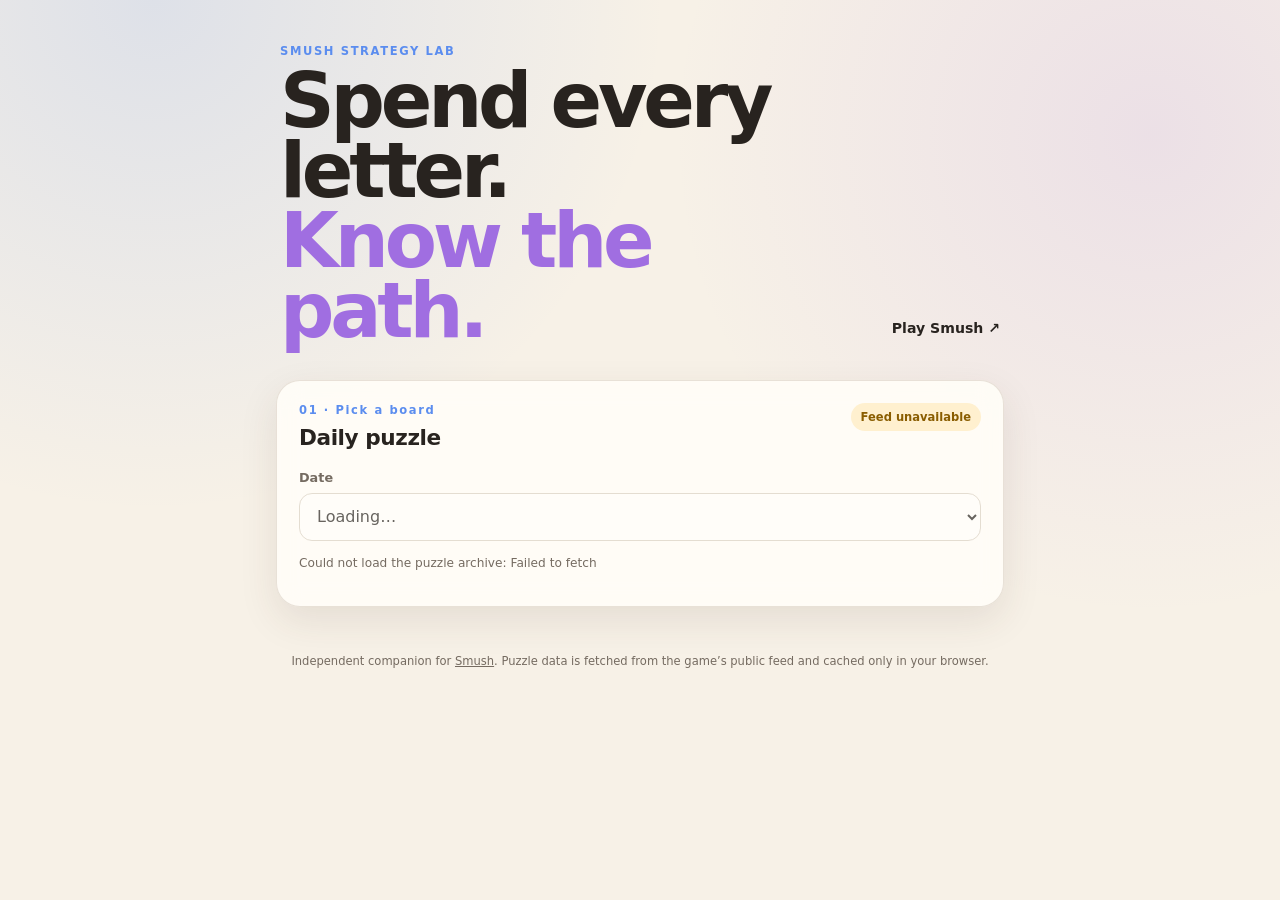
==== index.html @ d8251953 "Initial Smush solver" ====
<!doctype html>
<html lang="en">
<head>
  <meta charset="utf-8">
  <meta name="viewport" content="width=device-width,initial-scale=1,viewport-fit=cover">
  <meta name="theme-color" content="#f7f1e7">
  <meta name="description" content="A phone-friendly strategy solver for Smush.">
  <title>Smush Solver</title>
  <link rel="manifest" href="manifest.webmanifest">
  <link rel="stylesheet" href="styles.css?v=2">
</head>
<body>
  <main class="shell">
    <header class="hero">
      <div>
        <p class="eyebrow">SMUSH STRATEGY LAB</p>
        <h1>Spend every letter.<br><em>Know the path.</em></h1>
      </div>
      <a class="game-link" href="https://www.hankgreen.com/smush/" target="_blank" rel="noreferrer">Play Smush ↗</a>
    </header>

    <section class="card controls" aria-labelledby="puzzle-heading">
      <div class="section-head">
        <div>
          <p class="kicker">01 · Pick a board</p>
          <h2 id="puzzle-heading">Daily puzzle</h2>
        </div>
        <span id="connectionBadge" class="badge">Loading archive…</span>
      </div>
      <label class="field">
        <span>Date</span>
        <select id="dateSelect" disabled><option>Loading…</option></select>
      </label>
      <p id="loadMessage" class="micro" role="status"></p>
    </section>

    <section id="boardCard" class="card board-card hidden" aria-labelledby="board-heading">
      <div class="section-head">
        <div>
          <p class="kicker">02 · Read the board</p>
          <h2 id="board-heading"><span id="boardDate"></span></h2>
        </div>
        <span id="authorBadge" class="badge"></span>
      </div>
      <div id="tiles" class="tiles" aria-label="Puzzle letters"></div>
      <div class="board-meta">
        <div><span>First spicy</span><strong id="firstSpice">—</strong></div>
        <div><span>Tile lives</span><strong id="wearValue">—</strong></div>
        <div><span>Accepted words</span><strong id="wordCount">—</strong></div>
      </div>
      <div id="spoilerGate" class="spoiler-gate hidden">
        <p>Today’s pangram and solve results are hidden.</p>
        <button id="revealSpoilers" class="button danger">Reveal today’s spoilers</button>
      </div>
      <div id="pangramPanel" class="pangram-panel">
        <span>Pangram</span>
        <strong id="pangramValue"></strong>
        <small id="editorPick"></small>
      </div>
    </section>

    <section id="solverCard" class="card hidden" aria-labelledby="solver-heading">
      <div class="section-head">
        <div>
          <p class="kicker">03 · Set the heat</p>
          <h2 id="solver-heading">Solve settings</h2>
        </div>
      </div>
      <label class="field">
        <span>Spicy order</span>
        <input id="spiceOrder" autocomplete="off" autocapitalize="characters" spellcheck="false" placeholder="Example: R, G, O, H">
        <small>Optional. One letter per play, in order. Unknown later plays receive no speculative spice bonus.</small>
      </label>
      <div class="field-grid">
        <label class="field">
          <span>Maximum words</span>
          <select id="maxWords">
            <option value="6">6</option>
            <option value="8">8</option>
            <option value="10" selected>10</option>
            <option value="12">12</option>
            <option value="14">14</option>
          </select>
        </label>
        <label class="field">
          <span>Search budget</span>
          <select id="timeBudget">
            <option value="5000">5 seconds</option>
            <option value="15000" selected>15 seconds</option>
            <option value="30000">30 seconds</option>
            <option value="60000">60 seconds</option>
          </select>
        </label>
      </div>
      <button id="solveButton" class="button primary">Find the best clean plate</button>
      <button id="cancelButton" class="button ghost hidden">Stop search</button>
      <p class="micro">The search obeys the game’s curated word list, five-use inventory, no-duplicate rule, additive multipliers, pangram scoring, and Editor’s Choice bonus.</p>
    </section>

    <section id="resultCard" class="card results hidden" aria-live="polite">
      <div class="section-head">
        <div>
          <p class="kicker">04 · Best route</p>
          <h2 id="resultHeading">Searching…</h2>
        </div>
        <span id="proofBadge" class="badge"></span>
      </div>
      <div id="searchProgress" class="progress-wrap">
        <div class="progress"><i></i></div>
        <p>Exploring clean-plate combinations in a background worker…</p>
      </div>
      <div id="resultBody" class="hidden">
        <div class="score-hero">
          <span>Deterministic maximum</span>
          <strong id="maxScoreValue">—</strong>
          <small id="scoreScope"></small>
        </div>
        <ol id="solvePath" class="solve-path"></ol>
        <details>
          <summary>Score breakdown</summary>
          <div id="scoreBreakdown" class="breakdown"></div>
        </details>
        <p id="resultNote" class="micro"></p>
      </div>
    </section>

    <footer>
      <p>Independent companion for <a href="https://www.hankgreen.com/smush/">Smush</a>. Puzzle data is fetched from the game’s public feed and cached only in your browser.</p>
    </footer>
  </main>
  <script type="module" src="app.js?v=2"></script>
</body>
</html>
---- styles.css ----
:root {
  color-scheme: light;
  --ink: #28231f;
  --muted: #756b61;
  --paper: #f7f1e7;
  --card: rgba(255, 253, 248, .92);
  --line: #d9cfc1;
  --blue: #5b8def;
  --green: #56b870;
  --gold: #e7b416;
  --purple: #a06ee1;
  --red: #c84c4c;
  --shadow: 0 14px 38px rgba(65, 50, 35, .10);
}

* { box-sizing: border-box; }
html { min-height: 100%; background: var(--paper); }
body {
  margin: 0;
  color: var(--ink);
  font-family: ui-rounded, "SF Pro Rounded", "Segoe UI", system-ui, sans-serif;
  background:
    radial-gradient(circle at 12% 0%, rgba(91,141,239,.16), transparent 32rem),
    radial-gradient(circle at 90% 18%, rgba(160,110,225,.13), transparent 30rem),
    var(--paper);
}
button, input, select { font: inherit; }
a { color: inherit; }
.shell { width: min(760px, 100%); margin: auto; padding: max(24px, env(safe-area-inset-top)) 16px 48px; }
.hero { display: flex; align-items: end; justify-content: space-between; gap: 20px; padding: 20px 4px 34px; }
.eyebrow, .kicker { margin: 0 0 8px; letter-spacing: .14em; font-size: .72rem; font-weight: 900; color: var(--blue); }
h1 { margin: 0; font-size: clamp(2.25rem, 8vw, 4.75rem); line-height: .92; letter-spacing: -.055em; }
h1 em { color: var(--purple); font-style: normal; }
h2 { margin: 0; font-size: 1.35rem; letter-spacing: -.02em; }
.game-link { flex: 0 0 auto; font-weight: 800; font-size: .88rem; text-decoration: none; padding: 10px 0; }
.card { margin-bottom: 16px; padding: 22px; border: 1px solid rgba(150,130,105,.22); border-radius: 24px; background: var(--card); box-shadow: var(--shadow); backdrop-filter: blur(12px); }
.section-head { display: flex; align-items: start; justify-content: space-between; gap: 16px; margin-bottom: 20px; }
.badge { display: inline-flex; align-items: center; min-height: 28px; padding: 5px 10px; border-radius: 999px; background: #eee8de; color: var(--muted); font-size: .72rem; font-weight: 850; text-align: center; }
.badge.good { background: #dff3e5; color: #26763c; }
.badge.warn { background: #fff0cf; color: #8a5d00; }
.field { display: grid; gap: 8px; margin: 14px 0; }
.field > span { font-size: .8rem; font-weight: 850; color: var(--muted); }
.field small, .micro { color: var(--muted); font-size: .76rem; line-height: 1.45; }
select, input { width: 100%; min-height: 48px; padding: 11px 13px; border: 1px solid var(--line); border-radius: 13px; color: var(--ink); background: #fffdfa; }
select:focus, input:focus, button:focus-visible { outline: 3px solid rgba(91,141,239,.3); outline-offset: 2px; }
.field-grid { display: grid; grid-template-columns: 1fr 1fr; gap: 12px; }
.tiles { display: grid; grid-template-columns: repeat(3, 1fr); gap: 10px; max-width: 370px; margin: 8px auto 22px; }
.tile { position: relative; display: grid; place-items: center; aspect-ratio: 1.05; border-radius: 18px; background: #e9f0fd; border-bottom: 5px solid #bdcae3; font-size: clamp(1.5rem, 7vw, 2.3rem); font-weight: 950; }
.tile.gold { background: #f8eaa9; border-color: #cfac3c; color: #5a4406; }
.tile small { position: absolute; bottom: 7px; font-size: .55rem; letter-spacing: .12em; opacity: .58; }
.board-meta { display: grid; grid-template-columns: repeat(3, 1fr); gap: 8px; }
.board-meta div { padding: 13px 8px; border-radius: 14px; background: #f2ece3; text-align: center; }
.board-meta span, .pangram-panel span, .score-hero span { display: block; color: var(--muted); font-size: .68rem; font-weight: 800; text-transform: uppercase; letter-spacing: .08em; }
.board-meta strong { display: block; margin-top: 4px; font-size: 1.15rem; }
.pangram-panel { margin-top: 18px; padding: 18px; border: 1px dashed #d4b446; border-radius: 16px; text-align: center; background: #fffae8; }
.pangram-panel strong { display: block; margin: 3px 0; color: #7c5f00; font-size: clamp(1.7rem, 8vw, 2.5rem); letter-spacing: .08em; text-transform: uppercase; }
.pangram-panel small { color: var(--muted); }
.spoiler-gate { margin-top: 18px; padding: 18px; border-radius: 16px; text-align: center; background: repeating-linear-gradient(135deg,#eee7dc,#eee7dc 10px,#e6ddcf 10px,#e6ddcf 20px); }
.spoiler-gate p { margin-top: 0; font-weight: 800; }
.button { width: 100%; min-height: 50px; margin-top: 8px; padding: 12px 16px; border: 0; border-radius: 14px; cursor: pointer; font-weight: 900; }
.button.primary { background: var(--ink); color: white; box-shadow: 0 7px 0 #090807; }
.button.primary:active { transform: translateY(4px); box-shadow: 0 3px 0 #090807; }
.button.danger { background: var(--red); color: white; }
.button.ghost { border: 1px solid var(--line); background: transparent; }
.hidden { display: none !important; }
.progress-wrap { text-align: center; }
.progress { height: 10px; overflow: hidden; border-radius: 99px; background: #e8dfd3; }
.progress i { display: block; width: 35%; height: 100%; border-radius: inherit; background: linear-gradient(90deg,var(--blue),var(--purple)); animation: seek 1.1s ease-in-out infinite alternate; }
@keyframes seek { to { transform: translateX(185%); } }
.score-hero { padding: 24px; border-radius: 19px; background: linear-gradient(135deg,#edf3ff,#f2eafb); text-align: center; }
.score-hero strong { display: block; margin: 3px 0; font-size: 3.5rem; line-height: 1; }
.score-hero small { color: var(--muted); }
.solve-path { margin: 20px 0; padding: 0; list-style: none; counter-reset: plays; }
.solve-path li { counter-increment: plays; display: grid; grid-template-columns: 34px 1fr auto; align-items: center; gap: 10px; margin: 8px 0; padding: 12px; border: 1px solid var(--line); border-radius: 14px; background: #fffdfa; }
.solve-path li::before { content: counter(plays); display: grid; place-items: center; width: 30px; height: 30px; border-radius: 50%; color: white; background: var(--ink); font-size: .75rem; font-weight: 900; }
.play-word { font-size: 1.05rem; font-weight: 950; text-transform: uppercase; }
.play-detail { display: block; margin-top: 2px; color: var(--muted); font-size: .68rem; }
.play-score { font-weight: 900; color: #277a40; }
details { border-top: 1px solid var(--line); padding-top: 14px; }
summary { cursor: pointer; font-weight: 850; }
.breakdown { margin-top: 12px; }
.breakdown p { display: flex; justify-content: space-between; gap: 12px; margin: 7px 0; color: var(--muted); font-size: .8rem; }
.breakdown strong { color: var(--ink); }
footer { padding: 18px 6px; color: var(--muted); font-size: .72rem; line-height: 1.5; text-align: center; }

@media (max-width: 540px) {
  .shell { padding-inline: 12px; }
  .hero { align-items: start; flex-direction: column; }
  .card { padding: 18px; border-radius: 20px; }
  .field-grid { grid-template-columns: 1fr; gap: 0; }
  .solve-path li { grid-template-columns: 30px 1fr auto; }
}

@media (prefers-reduced-motion: reduce) {
  *, *::before, *::after { scroll-behavior: auto !important; animation-duration: .01ms !important; animation-iteration-count: 1 !important; }
}
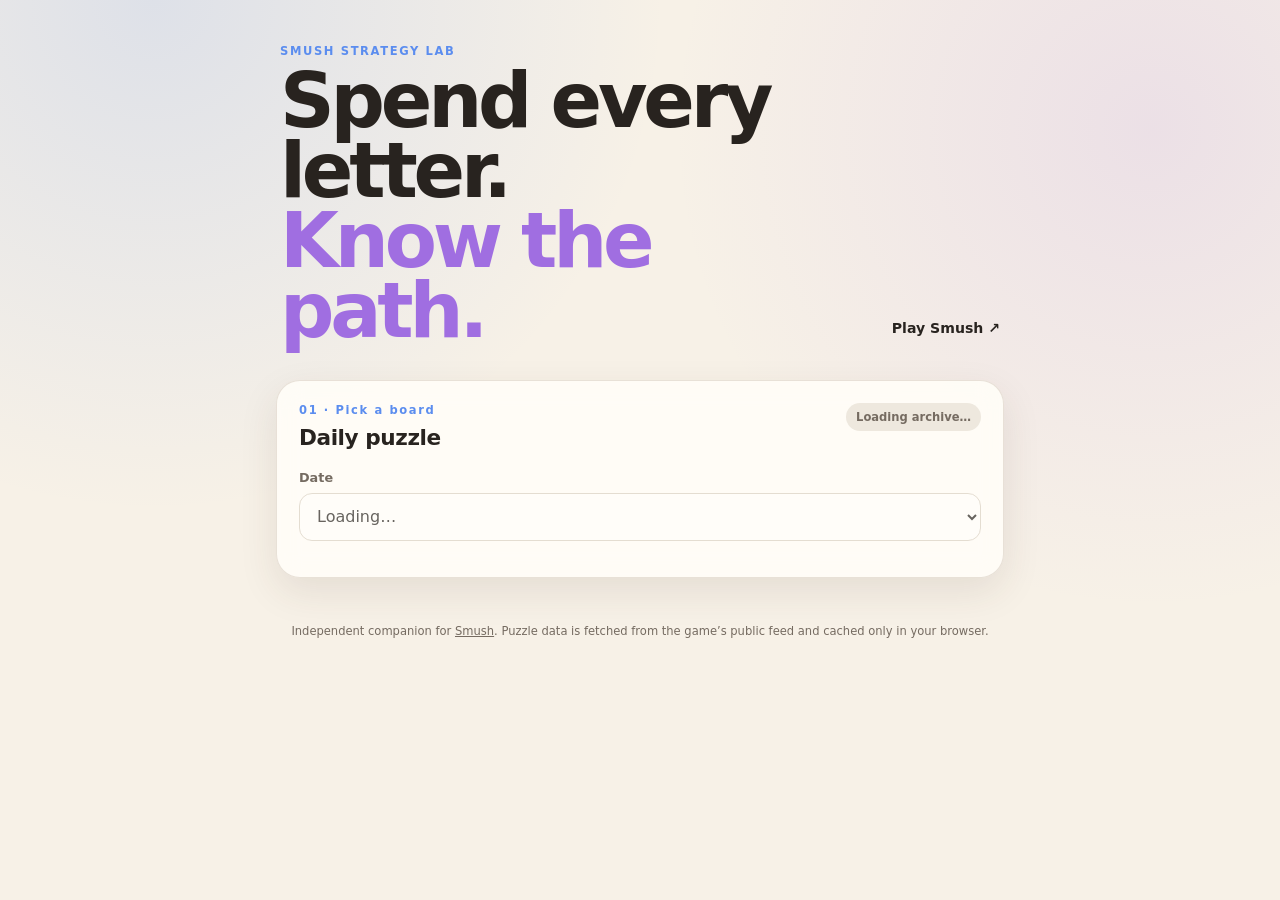
==== commit a1fd5a3c: "Add Golden Path, spicy scenario comparisons and visible Played Words history" ====
--- a/index.html
+++ b/index.html
@@ -7,7 +7,7 @@
   <meta name="description" content="A phone-friendly strategy solver for Smush.">
   <title>Smush Solver</title>
   <link rel="manifest" href="manifest.webmanifest">
-  <link rel="stylesheet" href="styles.css?v=2">
+  <link rel="stylesheet" href="styles.css?v=6">
 </head>
 <body>
   <main class="shell">
@@ -44,7 +44,7 @@
       </div>
       <div id="tiles" class="tiles" aria-label="Puzzle letters"></div>
       <div class="board-meta">
-        <div><span>First spicy</span><strong id="firstSpice">—</strong></div>
+        <div><span>Spicy letter</span><strong id="firstSpice">—</strong></div>
         <div><span>Tile lives</span><strong id="wearValue">—</strong></div>
         <div><span>Accepted words</span><strong id="wordCount">—</strong></div>
       </div>
@@ -52,28 +52,34 @@
         <p>Today’s pangram and solve results are hidden.</p>
         <button id="revealSpoilers" class="button danger">Reveal today’s spoilers</button>
       </div>
-      <div id="pangramPanel" class="pangram-panel">
-        <span>Pangram</span>
-        <strong id="pangramValue"></strong>
-        <small id="editorPick"></small>
+      <div id="hintPanel" class="hint-grid">
+        <button id="revealPangram" class="hint-card" type="button">
+          <span>Pangram</span>
+          <strong id="pangramValue">Tap to reveal</strong>
+        </button>
+        <button id="revealEditor" class="hint-card editor" type="button">
+          <span>Editor’s Choice</span>
+          <strong id="editorPick">Tap to reveal</strong>
+          <small>+15 points</small>
+        </button>
       </div>
     </section>
 
     <section id="solverCard" class="card hidden" aria-labelledby="solver-heading">
       <div class="section-head">
         <div>
-          <p class="kicker">03 · Set the heat</p>
-          <h2 id="solver-heading">Solve settings</h2>
+          <p class="kicker">03 · Make the next play</p>
+          <h2 id="solver-heading">Plan your run</h2>
         </div>
       </div>
       <label class="field">
-        <span>Spicy order</span>
-        <input id="spiceOrder" autocomplete="off" autocapitalize="characters" spellcheck="false" placeholder="Example: R, G, O, H">
-        <small>Optional. One letter per play, in order. Unknown later plays receive no speculative spice bonus.</small>
+        <span>Current spicy letter</span>
+        <select id="currentSpice"></select>
+        <small>Select the actual spicy letter for an exact next-play ranking, or leave blank to see a balanced starting plan. Future spicy bonuses are unknown.</small>
       </label>
       <div class="field-grid">
         <label class="field">
-          <span>Maximum words</span>
+          <span>Maximum total words</span>
           <select id="maxWords">
             <option value="6">6</option>
             <option value="8">8</option>
@@ -92,42 +98,87 @@
           </select>
         </label>
       </div>
-      <button id="solveButton" class="button primary">Find the best clean plate</button>
+      <button id="solveButton" class="button primary">Find Golden Path</button>
       <button id="cancelButton" class="button ghost hidden">Stop search</button>
+      <button id="resetButton" class="button ghost">Reset this board</button>
+      <p id="sessionStatus" class="session-status"></p>
+      <details class="custom-play">
+        <summary>Record a different word you played</summary>
+        <div class="custom-fields">
+          <label class="field">
+            <span>Played word</span>
+            <input id="customWord" autocomplete="off" autocapitalize="characters" spellcheck="false" placeholder="Enter the accepted word">
+          </label>
+          <label class="field">
+            <span>Spicy letter on that play</span>
+            <select id="customSpice"></select>
+          </label>
+        </div>
+        <button id="recordCustomButton" class="button ghost" type="button">Record played word</button>
+        <p id="customMessage" class="micro" role="status"></p>
+      </details>
       <p class="micro">The search obeys the game’s curated word list, five-use inventory, no-duplicate rule, additive multipliers, pangram scoring, and Editor’s Choice bonus.</p>
     </section>
 
     <section id="resultCard" class="card results hidden" aria-live="polite">
       <div class="section-head">
         <div>
-          <p class="kicker">04 · Best route</p>
-          <h2 id="resultHeading">Searching…</h2>
+          <p class="kicker">04 · The route</p>
+          <h2>Golden Path</h2>
+          <p class="micro" id="resultHeading">Searching…</p>
         </div>
-        <span id="proofBadge" class="badge"></span>
+        <span id="proofBadge" class="badge">Working</span>
       </div>
       <div id="searchProgress" class="progress-wrap">
         <div class="progress"><i></i></div>
-        <p>Exploring clean-plate combinations in a background worker…</p>
+        <p>Finding exact clean-plate paths and spicy-letter options…</p>
       </div>
       <div id="resultBody" class="hidden">
         <div class="score-hero">
-          <span>Deterministic maximum</span>
+          <span>Projected clean-plate total</span>
           <strong id="maxScoreValue">—</strong>
           <small id="scoreScope"></small>
         </div>
-        <ol id="solvePath" class="solve-path"></ol>
+        <p class="micro path-instruction">Tap any word below to record it as played. Your <strong>current spicy letter</strong> above will be used to score the play. Recalculate as the spicy letter changes.</p>
+        <p id="pathMessage" class="micro" role="status"></p>
+        <ol id="solvePath" class="solve-path golden-path"></ol>
+        <section id="spiceComparison" class="ranked-section hidden">
+          <h3>Top 3 paths for every spicy letter</h3>
+          <p class="micro">Each option is a different first word with its own complete clean-plate finish. Expand a letter to compare. Future spicy points are not guessed.</p>
+          <div id="spiceMatrix"></div>
+        </section>
+        <details id="robustSection" class="continuation hidden">
+          <summary>Balanced path across unknown starting spicy letters</summary>
+          <p id="robustDescription" class="micro"></p>
+          <ol id="robustPath" class="solve-path compact-path"></ol>
+        </details>
         <details>
-          <summary>Score breakdown</summary>
+          <summary>Projected score breakdown</summary>
           <div id="scoreBreakdown" class="breakdown"></div>
         </details>
         <p id="resultNote" class="micro"></p>
       </div>
     </section>
 
+    <section id="playedCard" class="card played-card hidden" aria-labelledby="played-heading">
+      <div class="section-head">
+        <div>
+          <p class="kicker">05 · Your progress</p>
+          <h2 id="played-heading">Played Words</h2>
+        </div>
+        <span id="playedCount" class="badge">0 played</span>
+      </div>
+      <p id="playedEmpty" class="micro">No words yet. Record a Golden Path word or use “Record a different word” above.</p>
+      <ol id="playedList" class="played-list"></ol>
+      <p id="historyMessage" class="micro" role="status"></p>
+      <button id="undoPlayButton" class="button ghost" disabled>Undo last recorded play</button>
+      <p class="micro">Only plays recorded by this version can be undone safely. Older saved words remain visible.</p>
+    </section>
+
     <footer>
       <p>Independent companion for <a href="https://www.hankgreen.com/smush/">Smush</a>. Puzzle data is fetched from the game’s public feed and cached only in your browser.</p>
     </footer>
   </main>
-  <script type="module" src="app.js?v=2"></script>
+  <script type="module" src="app.js?v=6"></script>
 </body>
 </html>
--- a/styles.css
+++ b/styles.css
@@ -47,14 +47,20 @@
 .tiles { display: grid; grid-template-columns: repeat(3, 1fr); gap: 10px; max-width: 370px; margin: 8px auto 22px; }
 .tile { position: relative; display: grid; place-items: center; aspect-ratio: 1.05; border-radius: 18px; background: #e9f0fd; border-bottom: 5px solid #bdcae3; font-size: clamp(1.5rem, 7vw, 2.3rem); font-weight: 950; }
 .tile.gold { background: #f8eaa9; border-color: #cfac3c; color: #5a4406; }
+.tile.spent { opacity: .42; filter: grayscale(.55); }
 .tile small { position: absolute; bottom: 7px; font-size: .55rem; letter-spacing: .12em; opacity: .58; }
 .board-meta { display: grid; grid-template-columns: repeat(3, 1fr); gap: 8px; }
 .board-meta div { padding: 13px 8px; border-radius: 14px; background: #f2ece3; text-align: center; }
 .board-meta span, .pangram-panel span, .score-hero span { display: block; color: var(--muted); font-size: .68rem; font-weight: 800; text-transform: uppercase; letter-spacing: .08em; }
 .board-meta strong { display: block; margin-top: 4px; font-size: 1.15rem; }
-.pangram-panel { margin-top: 18px; padding: 18px; border: 1px dashed #d4b446; border-radius: 16px; text-align: center; background: #fffae8; }
-.pangram-panel strong { display: block; margin: 3px 0; color: #7c5f00; font-size: clamp(1.7rem, 8vw, 2.5rem); letter-spacing: .08em; text-transform: uppercase; }
-.pangram-panel small { color: var(--muted); }
+.hint-grid { display: grid; grid-template-columns: 1fr 1fr; gap: 10px; margin-top: 18px; }
+.hint-card { min-height: 100px; padding: 16px 12px; border: 1px dashed #d4b446; border-radius: 16px; cursor: pointer; text-align: center; color: #7c5f00; background: repeating-linear-gradient(135deg,#fffae8,#fffae8 10px,#faf2d4 10px,#faf2d4 20px); }
+.hint-card.editor { color: #6c419b; border-color: #b795d8; background: repeating-linear-gradient(135deg,#f7f0ff,#f7f0ff 10px,#eee2fa 10px,#eee2fa 20px); }
+.hint-card span { display: block; color: var(--muted); font-size: .68rem; font-weight: 800; text-transform: uppercase; letter-spacing: .08em; }
+.hint-card strong { display: block; margin: 6px 0 2px; font-size: clamp(1rem, 5vw, 1.35rem); letter-spacing: .04em; text-transform: uppercase; }
+.hint-card small { color: var(--muted); }
+.hint-card.revealed { border-style: solid; background: #fffae8; }
+.hint-card.editor.revealed { background: #f7f0ff; }
 .spoiler-gate { margin-top: 18px; padding: 18px; border-radius: 16px; text-align: center; background: repeating-linear-gradient(135deg,#eee7dc,#eee7dc 10px,#e6ddcf 10px,#e6ddcf 20px); }
 .spoiler-gate p { margin-top: 0; font-weight: 800; }
 .button { width: 100%; min-height: 50px; margin-top: 8px; padding: 12px 16px; border: 0; border-radius: 14px; cursor: pointer; font-weight: 900; }
@@ -62,6 +68,10 @@
 .button.primary:active { transform: translateY(4px); box-shadow: 0 3px 0 #090807; }
 .button.danger { background: var(--red); color: white; }
 .button.ghost { border: 1px solid var(--line); background: transparent; }
+.session-status { margin: 12px 0 0; color: var(--muted); font-size: .78rem; font-weight: 750; text-align: center; }
+.custom-play { margin-top: 16px; padding: 14px; border: 1px solid var(--line); border-radius: 14px; background: #faf6ef; }
+.custom-play summary { font-size: .86rem; }
+.custom-fields { display: grid; grid-template-columns: 1.5fr 1fr; gap: 10px; }
 .hidden { display: none !important; }
 .progress-wrap { text-align: center; }
 .progress { height: 10px; overflow: hidden; border-radius: 99px; background: #e8dfd3; }
@@ -73,6 +83,17 @@
 .solve-path { margin: 20px 0; padding: 0; list-style: none; counter-reset: plays; }
 .solve-path li { counter-increment: plays; display: grid; grid-template-columns: 34px 1fr auto; align-items: center; gap: 10px; margin: 8px 0; padding: 12px; border: 1px solid var(--line); border-radius: 14px; background: #fffdfa; }
 .solve-path li::before { content: counter(plays); display: grid; place-items: center; width: 30px; height: 30px; border-radius: 50%; color: white; background: var(--ink); font-size: .75rem; font-weight: 900; }
+.solve-path li.next-play { border: 2px solid var(--green); background: #f0faF3; box-shadow: 0 7px 20px rgba(86,184,112,.14); }
+.solve-path.recommendation { margin-bottom: 10px; }
+.ranked-section { margin: 24px 0 16px; padding-top: 18px; border-top: 1px solid var(--line); }
+.ranked-section h3 { margin: 0 0 10px; font-size: 1rem; }
+.alternative-plays { margin: 0; padding: 0; list-style: none; }
+.alternative-plays li { display: grid; grid-template-columns: 28px 1fr auto; align-items: center; gap: 9px; margin: 7px 0; padding: 10px 12px; border-radius: 12px; background: #f5efe7; }
+.alternative-rank { display: grid; place-items: center; width: 25px; height: 25px; border-radius: 50%; color: white; background: var(--muted); font-size: .7rem; font-weight: 900; }
+.alternative-plays strong { display: block; font-size: .9rem; }
+.alternative-plays small { display: block; color: var(--muted); font-size: .68rem; }
+.alternative-plays b { color: #277a40; font-size: .76rem; }
+.continuation { margin: 20px 0; }
 .play-word { font-size: 1.05rem; font-weight: 950; text-transform: uppercase; }
 .play-detail { display: block; margin-top: 2px; color: var(--muted); font-size: .68rem; }
 .play-score { font-weight: 900; color: #277a40; }
@@ -88,7 +109,11 @@
   .hero { align-items: start; flex-direction: column; }
   .card { padding: 18px; border-radius: 20px; }
   .field-grid { grid-template-columns: 1fr; gap: 0; }
+  .custom-fields { grid-template-columns: 1fr; gap: 0; }
+  .hint-grid { grid-template-columns: 1fr; }
   .solve-path li { grid-template-columns: 30px 1fr auto; }
+  .alternative-plays li { grid-template-columns: 26px 1fr; }
+  .alternative-plays b { grid-column: 2; }
 }
 
 @media (prefers-reduced-motion: reduce) {
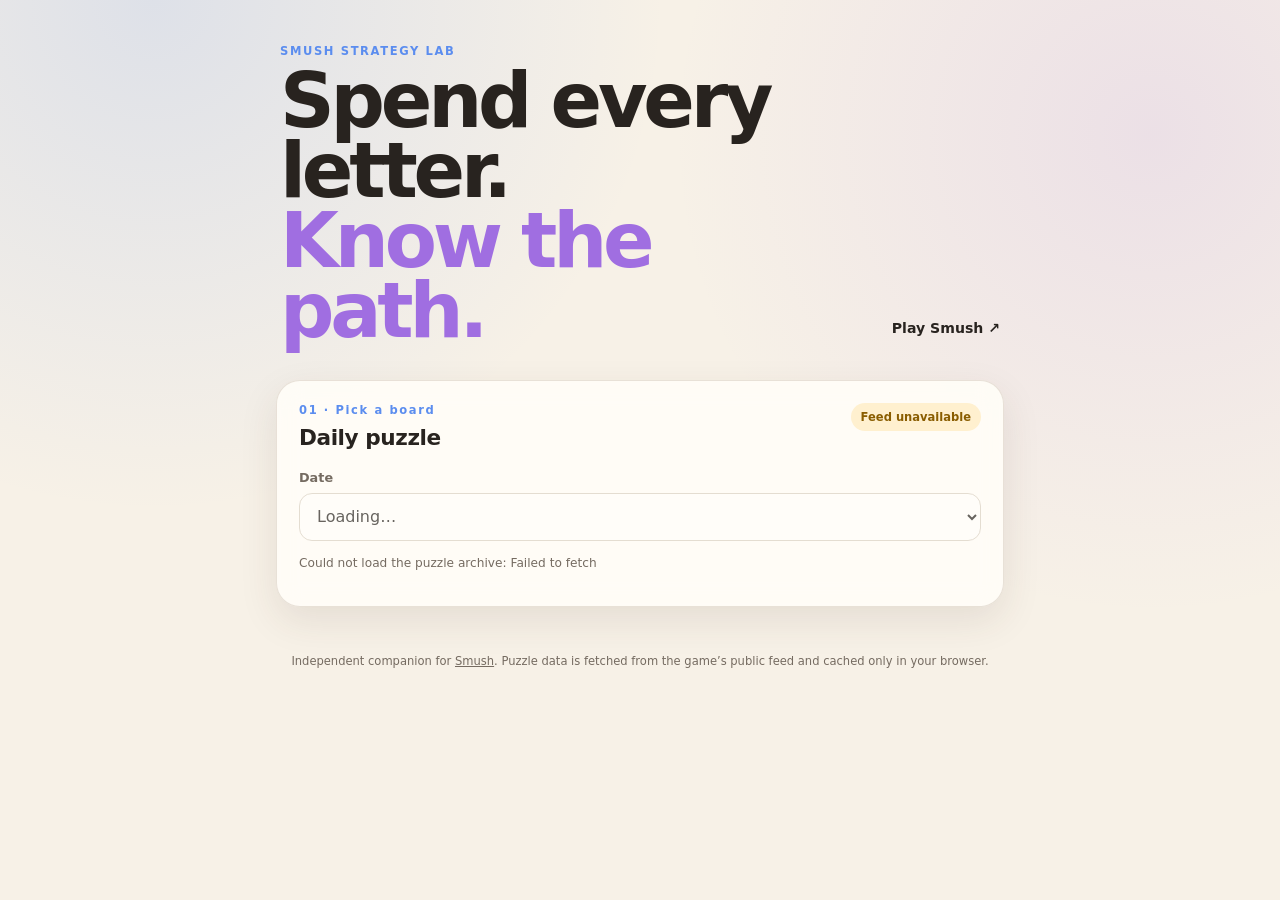
==== commit ac60597f: "Bump index.html to PWA cache revision 7" ====
--- a/index.html
+++ b/index.html
@@ -7,7 +7,7 @@
   <meta name="description" content="A phone-friendly strategy solver for Smush.">
   <title>Smush Solver</title>
   <link rel="manifest" href="manifest.webmanifest">
-  <link rel="stylesheet" href="styles.css?v=6">
+  <link rel="stylesheet" href="styles.css?v=7">
 </head>
 <body>
   <main class="shell">
@@ -179,6 +179,6 @@
       <p>Independent companion for <a href="https://www.hankgreen.com/smush/">Smush</a>. Puzzle data is fetched from the game’s public feed and cached only in your browser.</p>
     </footer>
   </main>
-  <script type="module" src="app.js?v=6"></script>
+  <script type="module" src="app.js?v=7"></script>
 </body>
 </html>
--- a/styles.css
+++ b/styles.css
@@ -119,3 +119,40 @@
 @media (prefers-reduced-motion: reduce) {
   *, *::before, *::after { scroll-behavior: auto !important; animation-duration: .01ms !important; animation-iteration-count: 1 !important; }
 }
+
+
+/* Golden Path — compact, tappable route and spicy-letter comparison */
+.path-instruction { margin-top: 16px; }
+.path-word-button { display: block; width: 100%; min-height: 48px; padding: 3px 0; border: 0; background: transparent; color: inherit; text-align: left; cursor: pointer; border-radius: 10px; }
+.path-word-button:hover, .path-word-button:focus-visible { color: #277a40; background: #edf7ee; outline-offset: 3px; }
+.golden-path li { grid-template-columns: 34px minmax(0,1fr) auto; }
+.golden-path .play-word { font-size: 1.14rem; }
+.golden-path .play-detail { font-size: .72rem; line-height: 1.4; }
+.spice-group { margin-top: 8px; border: 1px solid var(--line); border-radius: 14px; overflow: hidden; background: #fffdfa; padding: 0; }
+.spice-group > summary { display: flex; align-items: center; gap: 10px; min-height: 50px; padding: 12px; list-style-position: inside; }
+.spice-group[open] > summary { border-bottom: 1px solid var(--line); background: #f5f0e7; }
+.spice-label { flex: 0 0 52px; font-size: 1rem; }
+.spice-preview { flex: 1; font-size: .72rem; color: var(--muted); line-height: 1.4; overflow-wrap: anywhere; }
+.spice-options { display: grid; gap: 8px; padding: 10px; }
+.spice-choice { padding: 12px; border: 1px solid #e8e0d5; border-radius: 12px; }
+.spice-choice-head { display: flex; flex-wrap: wrap; gap: 8px; align-items: center; justify-content: space-between; font-size: .78rem; }
+.spice-choice-head strong { color: #26763c; }
+.spice-word-strip { display: flex; flex-wrap: wrap; gap: 6px; margin-top: 8px; }
+.spice-word-strip button { min-height: 38px; padding: 7px 9px; border-radius: 9px; border: 1px solid #c8d9c7; background: #f1f8f1; font-size: .72rem; font-weight: 800; cursor: pointer; }
+.spice-word-strip button:hover, .spice-word-strip button:focus-visible { background: #d9f0df; }
+.compact-path { margin-top: 8px; }
+.compact-path li { grid-template-columns: 34px minmax(0,1fr) auto; }
+.played-list { list-style: none; margin: 12px 0; padding: 0; display: grid; gap: 7px; }
+.played-list li { display: grid; grid-template-columns: 26px minmax(0,1fr) auto auto; gap: 9px; align-items: center; padding: 11px; border-radius: 12px; background: #f5f0e7; }
+.played-index { display: grid; place-items: center; border-radius: 999px; width: 26px; height: 26px; background: #e3eafa; font-size: .68rem; font-weight: 900; color: #466cad; }
+.played-list strong { font-size: .9rem; overflow-wrap: anywhere; }
+.played-meta { color: var(--muted); font-size: .72rem; }
+.played-points { color: #26763c; font-size: .82rem; font-weight: 900; text-align: right; min-width: 42px; }
+#undoPlayButton:disabled { opacity: .5; cursor: not-allowed; }
+#pathMessage:not(:empty), #historyMessage:not(:empty) { color: #8a5d00; font-weight: 750; }
+@media (max-width: 540px) {
+  .played-list li { grid-template-columns: 26px minmax(0,1fr) auto; }
+  .played-meta { grid-column: 2; grid-row: 2; }
+  .played-points { grid-column: 3; grid-row: 1 / 3; }
+  .spice-group > summary { align-items: start; }
+}
